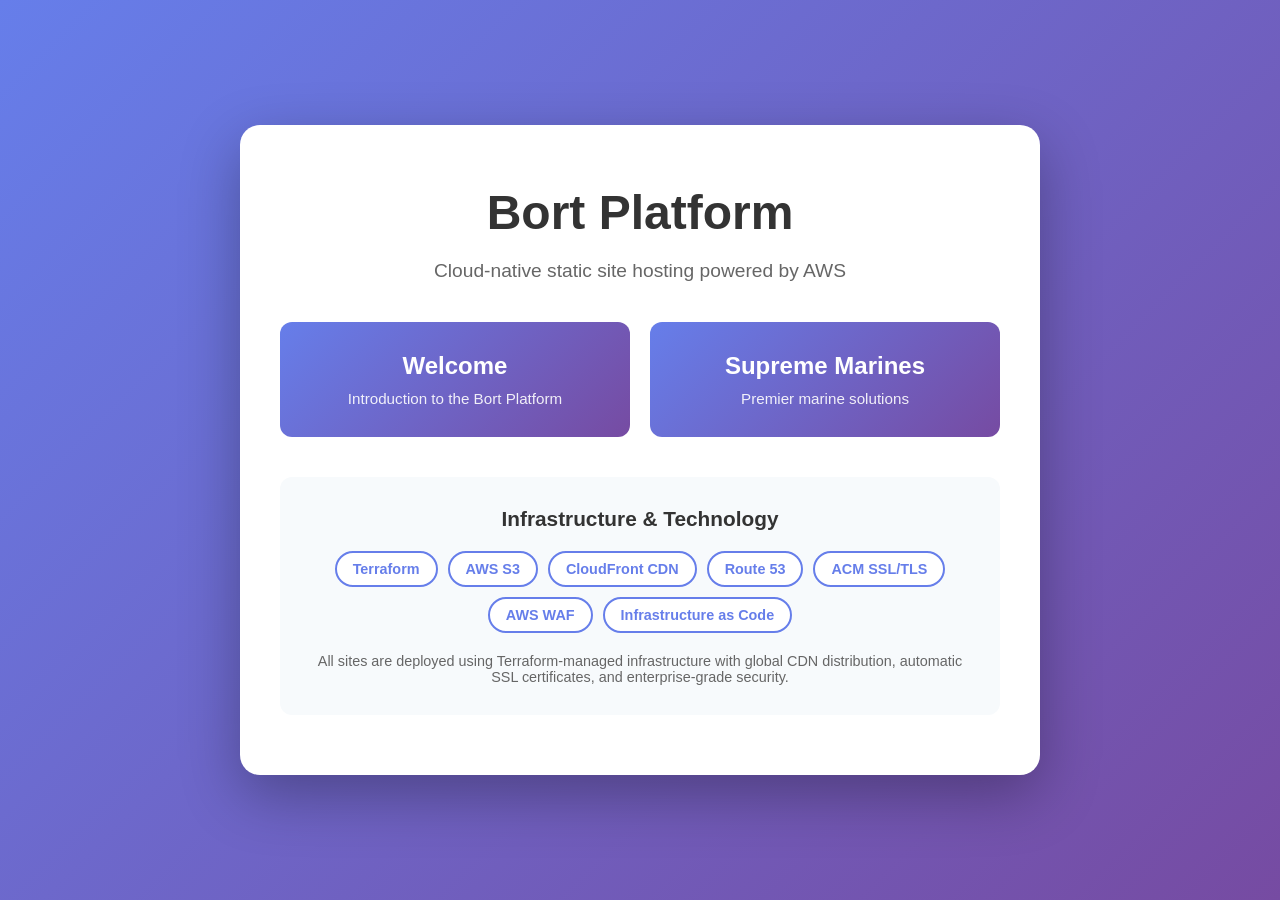
==== homepage/index.html @ 78b043ae "Add HTML homepage and configure CloudFront alias records for S3 buckets" ====
<!DOCTYPE html>
<html lang="en">
<head>
    <meta charset="UTF-8">
    <meta name="viewport" content="width=device-width, initial-scale=1.0">
    <title>Bort Platform - Welcome</title>
    <style>
        * {
            margin: 0;
            padding: 0;
            box-sizing: border-box;
        }
        
        body {
            font-family: 'Segoe UI', Tahoma, Geneva, Verdana, sans-serif;
            background: linear-gradient(135deg, #667eea 0%, #764ba2 100%);
            min-height: 100vh;
            display: flex;
            align-items: center;
            justify-content: center;
            padding: 20px;
        }
        
        .container {
            background: white;
            border-radius: 20px;
            box-shadow: 0 20px 60px rgba(0,0,0,0.3);
            max-width: 800px;
            width: 100%;
            padding: 60px 40px;
            text-align: center;
        }
        
        h1 {
            color: #333;
            font-size: 3rem;
            margin-bottom: 20px;
        }
        
        .subtitle {
            color: #666;
            font-size: 1.2rem;
            margin-bottom: 40px;
        }
        
        .apps {
            display: grid;
            grid-template-columns: repeat(auto-fit, minmax(250px, 1fr));
            gap: 20px;
            margin: 40px 0;
        }
        
        .app-card {
            background: linear-gradient(135deg, #667eea 0%, #764ba2 100%);
            border-radius: 12px;
            padding: 30px;
            text-decoration: none;
            color: white;
            transition: transform 0.3s ease, box-shadow 0.3s ease;
        }
        
        .app-card:hover {
            transform: translateY(-5px);
            box-shadow: 0 10px 30px rgba(102, 126, 234, 0.4);
        }
        
        .app-card h2 {
            font-size: 1.5rem;
            margin-bottom: 10px;
        }
        
        .app-card p {
            font-size: 0.95rem;
            opacity: 0.9;
        }
        
        .tech-stack {
            background: #f7fafc;
            border-radius: 12px;
            padding: 30px;
            margin-top: 40px;
        }
        
        .tech-stack h3 {
            color: #333;
            margin-bottom: 20px;
            font-size: 1.3rem;
        }
        
        .tech-list {
            display: flex;
            flex-wrap: wrap;
            gap: 10px;
            justify-content: center;
        }
        
        .tech-badge {
            background: white;
            border: 2px solid #667eea;
            color: #667eea;
            padding: 8px 16px;
            border-radius: 20px;
            font-size: 0.9rem;
            font-weight: 600;
        }
    </style>
</head>
<body>
    <div class="container">
        <h1>Bort Platform</h1>
        <p class="subtitle">Cloud-native static site hosting powered by AWS</p>
        
        <div class="apps">
            <a href="https://welcome.bortplatforms.com" class="app-card">
                <h2>Welcome</h2>
                <p>Introduction to the Bort Platform</p>
            </a>
            
            <a href="https://supreme-marines.bortplatforms.com" class="app-card">
                <h2>Supreme Marines</h2>
                <p>Premier marine solutions</p>
            </a>
        </div>
        
        <div class="tech-stack">
            <h3>Infrastructure & Technology</h3>
            <div class="tech-list">
                <span class="tech-badge">Terraform</span>
                <span class="tech-badge">AWS S3</span>
                <span class="tech-badge">CloudFront CDN</span>
                <span class="tech-badge">Route 53</span>
                <span class="tech-badge">ACM SSL/TLS</span>
                <span class="tech-badge">AWS WAF</span>
                <span class="tech-badge">Infrastructure as Code</span>
            </div>
            <p style="margin-top: 20px; color: #666; font-size: 0.9rem;">
                All sites are deployed using Terraform-managed infrastructure with global CDN distribution,
                automatic SSL certificates, and enterprise-grade security.
            </p>
        </div>
    </div>
</body>
</html>
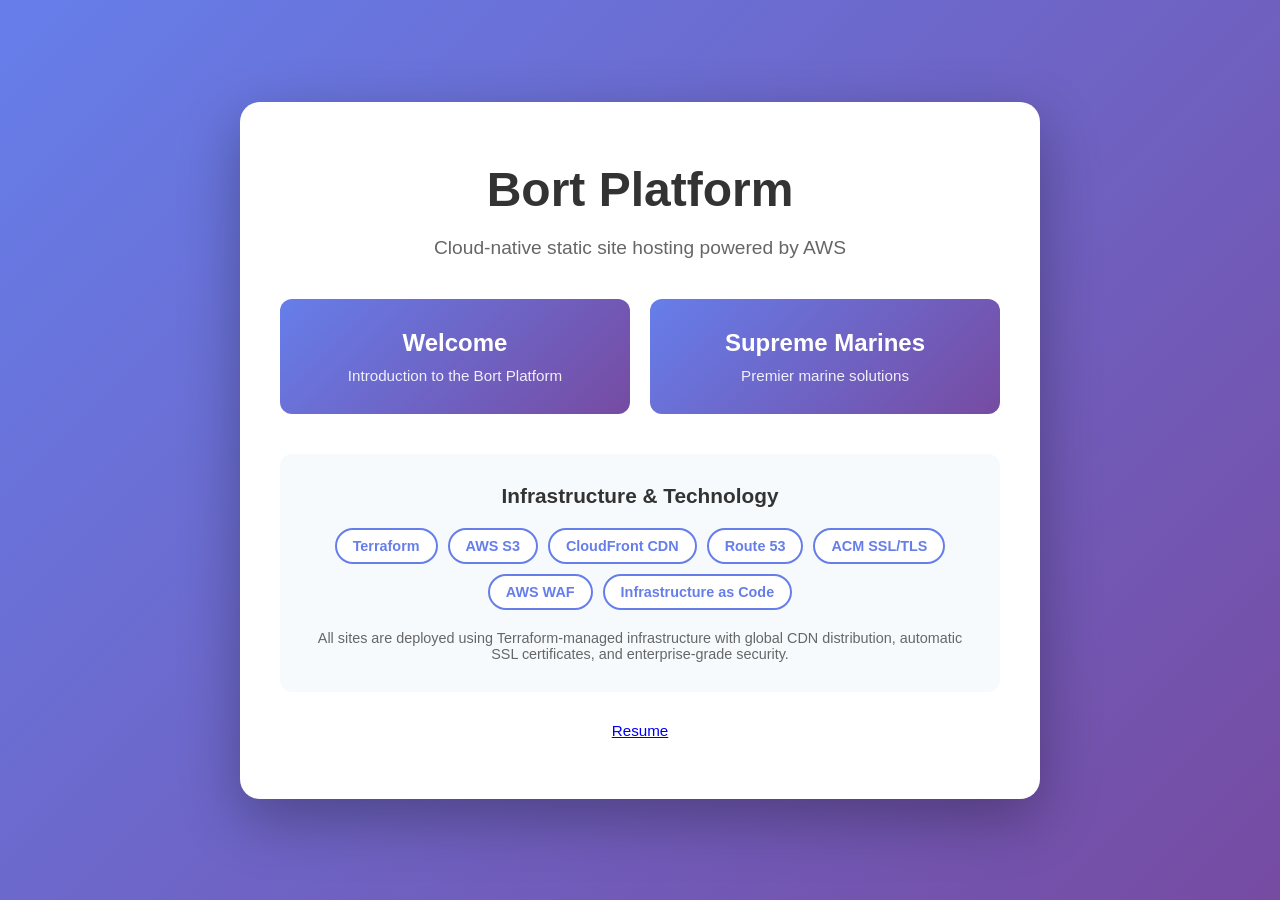
==== commit d88eb766: "Add link to resume in homepage" ====
--- a/homepage/index.html
+++ b/homepage/index.html
@@ -138,6 +138,10 @@
                 automatic SSL certificates, and enterprise-grade security.
             </p>
         </div>
+        
+        <p style="margin-top: 30px; font-size: 0.95rem;">
+            <a href="/resume.pdf">Resume</a>
+        </p>
     </div>
 </body>
 </html>
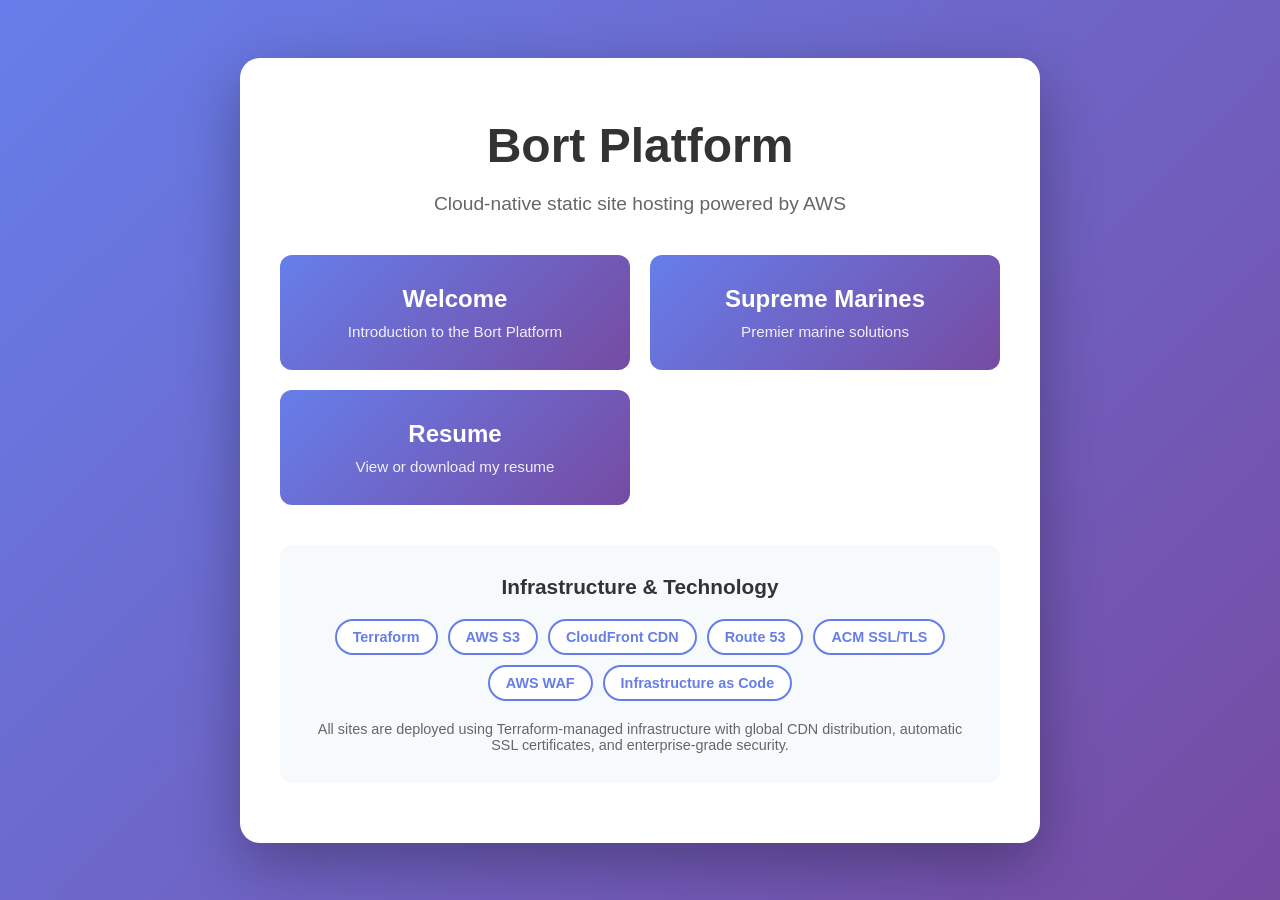
==== commit 767484b3: "Add resume link as a card in homepage and remove old resume link" ====
--- a/homepage/index.html
+++ b/homepage/index.html
@@ -120,6 +120,11 @@
                 <h2>Supreme Marines</h2>
                 <p>Premier marine solutions</p>
             </a>
+            
+            <a href="/resume.pdf" class="app-card">
+                <h2>Resume</h2>
+                <p>View or download my resume</p>
+            </a>
         </div>
         
         <div class="tech-stack">
@@ -138,10 +143,6 @@
                 automatic SSL certificates, and enterprise-grade security.
             </p>
         </div>
-        
-        <p style="margin-top: 30px; font-size: 0.95rem;">
-            <a href="/resume.pdf">Resume</a>
-        </p>
     </div>
 </body>
 </html>
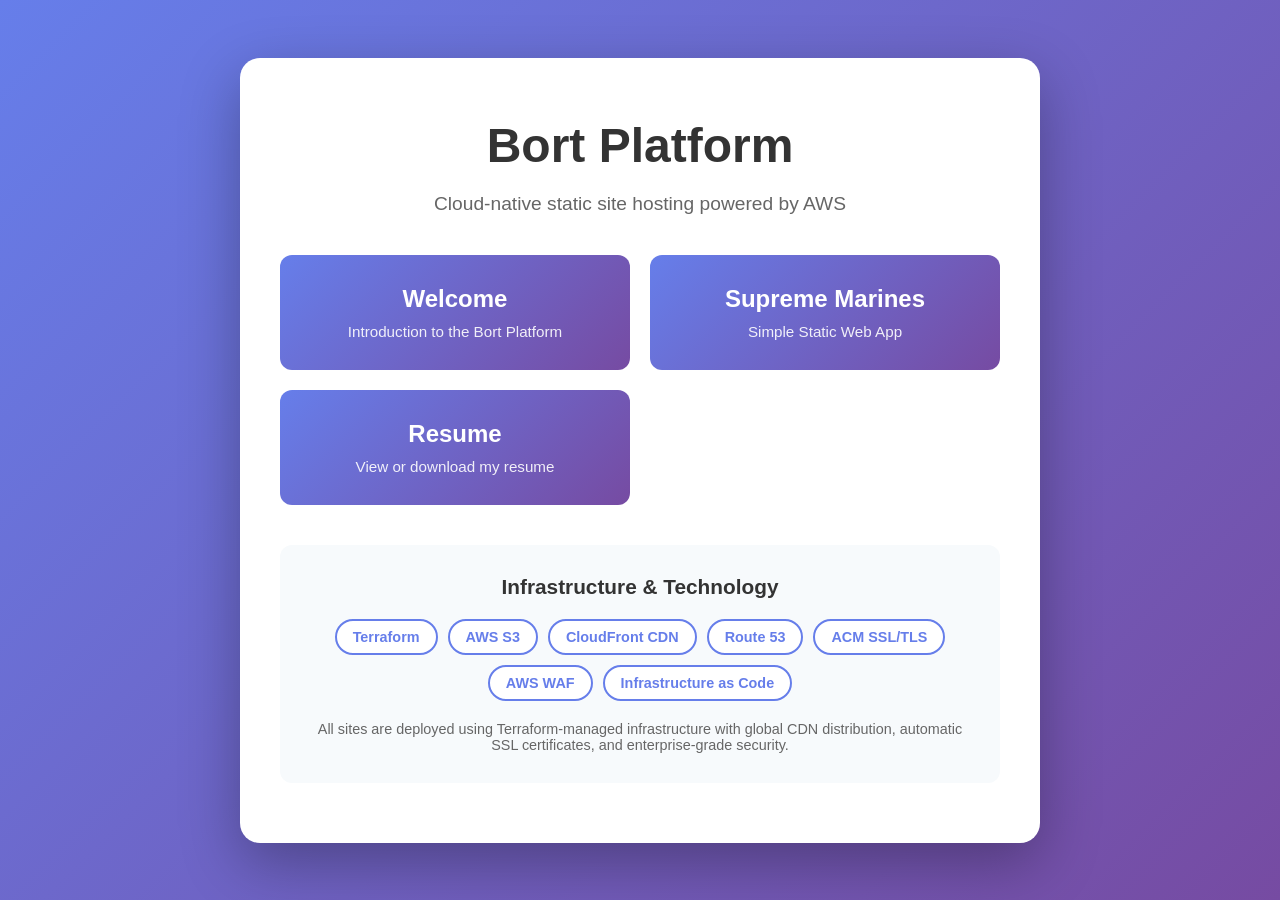
==== commit 86ca2561: "Update app card description and fix formatting in homepage" ====
--- a/homepage/index.html
+++ b/homepage/index.html
@@ -118,9 +118,9 @@
             
             <a href="https://supreme-marines.bortplatforms.com" class="app-card">
                 <h2>Supreme Marines</h2>
-                <p>Premier marine solutions</p>
+                <p>Simple Static Web App</p>
             </a>
-            
+
             <a href="/resume.pdf" class="app-card">
                 <h2>Resume</h2>
                 <p>View or download my resume</p>
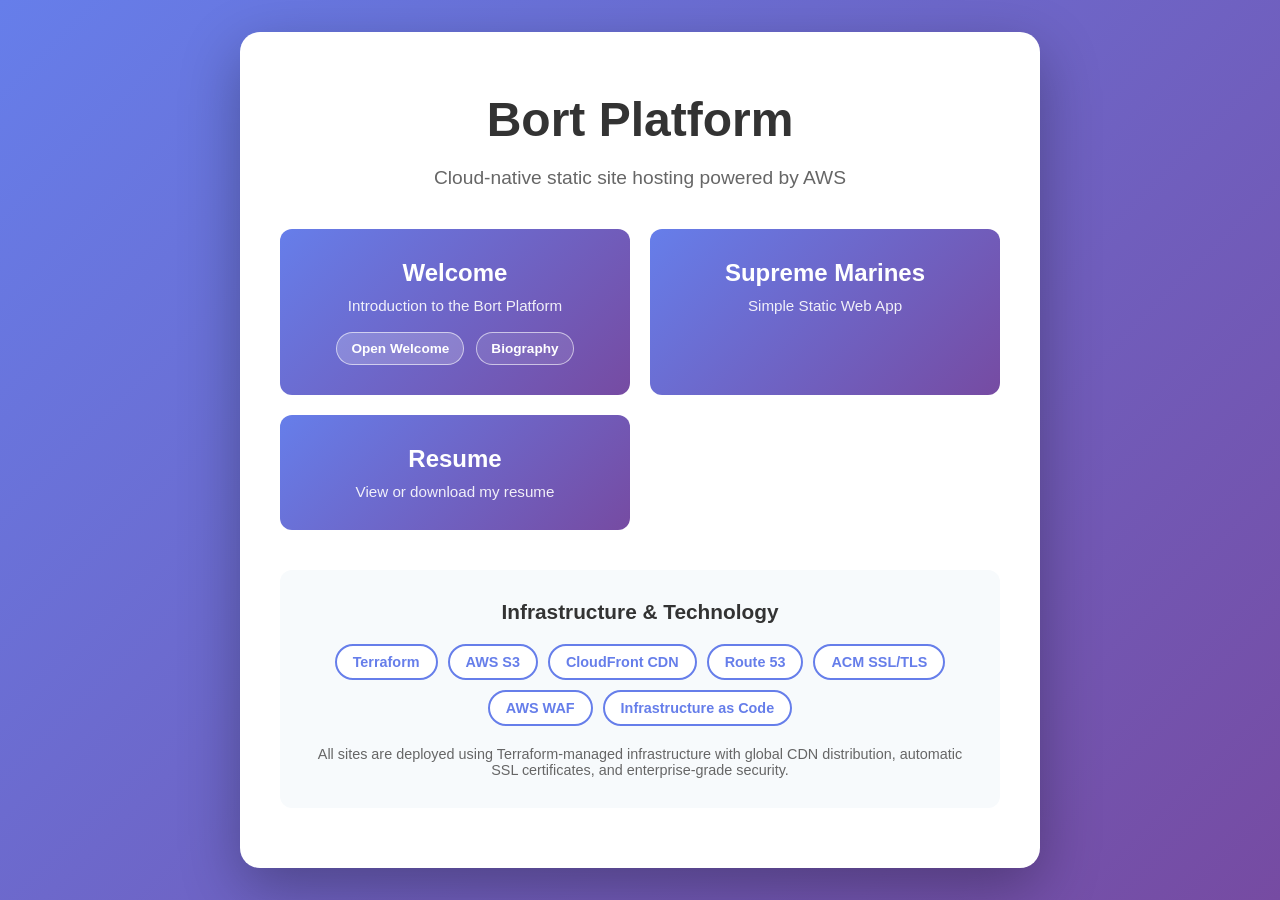
==== commit a8fc7e9a: "homepage updates" ====
--- a/homepage/index.html
+++ b/homepage/index.html
@@ -4,104 +4,21 @@
     <meta charset="UTF-8">
     <meta name="viewport" content="width=device-width, initial-scale=1.0">
     <title>Bort Platform - Welcome</title>
+    <link rel="stylesheet" href="styles.css">
     <style>
-        * {
-            margin: 0;
-            padding: 0;
-            box-sizing: border-box;
-        }
-        
-        body {
-            font-family: 'Segoe UI', Tahoma, Geneva, Verdana, sans-serif;
-            background: linear-gradient(135deg, #667eea 0%, #764ba2 100%);
-            min-height: 100vh;
-            display: flex;
-            align-items: center;
-            justify-content: center;
-            padding: 20px;
-        }
-        
         .container {
-            background: white;
-            border-radius: 20px;
-            box-shadow: 0 20px 60px rgba(0,0,0,0.3);
             max-width: 800px;
-            width: 100%;
             padding: 60px 40px;
             text-align: center;
         }
-        
+
         h1 {
-            color: #333;
             font-size: 3rem;
-            margin-bottom: 20px;
         }
-        
+
         .subtitle {
-            color: #666;
             font-size: 1.2rem;
             margin-bottom: 40px;
-        }
-        
-        .apps {
-            display: grid;
-            grid-template-columns: repeat(auto-fit, minmax(250px, 1fr));
-            gap: 20px;
-            margin: 40px 0;
-        }
-        
-        .app-card {
-            background: linear-gradient(135deg, #667eea 0%, #764ba2 100%);
-            border-radius: 12px;
-            padding: 30px;
-            text-decoration: none;
-            color: white;
-            transition: transform 0.3s ease, box-shadow 0.3s ease;
-        }
-        
-        .app-card:hover {
-            transform: translateY(-5px);
-            box-shadow: 0 10px 30px rgba(102, 126, 234, 0.4);
-        }
-        
-        .app-card h2 {
-            font-size: 1.5rem;
-            margin-bottom: 10px;
-        }
-        
-        .app-card p {
-            font-size: 0.95rem;
-            opacity: 0.9;
-        }
-        
-        .tech-stack {
-            background: #f7fafc;
-            border-radius: 12px;
-            padding: 30px;
-            margin-top: 40px;
-        }
-        
-        .tech-stack h3 {
-            color: #333;
-            margin-bottom: 20px;
-            font-size: 1.3rem;
-        }
-        
-        .tech-list {
-            display: flex;
-            flex-wrap: wrap;
-            gap: 10px;
-            justify-content: center;
-        }
-        
-        .tech-badge {
-            background: white;
-            border: 2px solid #667eea;
-            color: #667eea;
-            padding: 8px 16px;
-            border-radius: 20px;
-            font-size: 0.9rem;
-            font-weight: 600;
         }
     </style>
 </head>
@@ -111,10 +28,14 @@
         <p class="subtitle">Cloud-native static site hosting powered by AWS</p>
         
         <div class="apps">
-            <a href="https://welcome.bortplatforms.com" class="app-card">
+            <div class="app-card">
                 <h2>Welcome</h2>
                 <p>Introduction to the Bort Platform</p>
-            </a>
+                <div class="card-actions">
+                    <a href="https://welcome.bortplatforms.com" class="card-button">Open Welcome</a>
+                    <a href="/biography.html" class="card-button card-button-secondary">Biography</a>
+                </div>
+            </div>
             
             <a href="https://supreme-marines.bortplatforms.com" class="app-card">
                 <h2>Supreme Marines</h2>
--- a/homepage/styles.css
+++ b/homepage/styles.css
@@ -0,0 +1,240 @@
+* {
+    margin: 0;
+    padding: 0;
+    box-sizing: border-box;
+}
+
+body {
+    font-family: 'Segoe UI', Tahoma, Geneva, Verdana, sans-serif;
+    background: linear-gradient(135deg, #667eea 0%, #764ba2 100%);
+    min-height: 100vh;
+    display: flex;
+    align-items: center;
+    justify-content: center;
+    padding: 20px;
+}
+
+.container {
+    background: white;
+    border-radius: 20px;
+    box-shadow: 0 20px 60px rgba(0,0,0,0.3);
+    width: 100%;
+}
+
+h1 {
+    color: #333;
+    margin-bottom: 20px;
+}
+
+.subtitle {
+    color: #666;
+}
+
+.apps {
+    display: grid;
+    grid-template-columns: repeat(auto-fit, minmax(250px, 1fr));
+    gap: 20px;
+    margin: 40px 0;
+}
+
+.app-card {
+    background: linear-gradient(135deg, #667eea 0%, #764ba2 100%);
+    border-radius: 12px;
+    padding: 30px;
+    text-decoration: none;
+    color: white;
+    transition: transform 0.3s ease, box-shadow 0.3s ease;
+    display: block;
+}
+
+.app-card:hover {
+    transform: translateY(-5px);
+    box-shadow: 0 10px 30px rgba(102, 126, 234, 0.4);
+}
+
+.app-card h2 {
+    font-size: 1.5rem;
+    margin-bottom: 10px;
+}
+
+.app-card p {
+    font-size: 0.95rem;
+    opacity: 0.9;
+}
+
+.card-actions {
+    display: flex;
+    gap: 12px;
+    justify-content: center;
+    margin-top: 18px;
+    flex-wrap: wrap;
+}
+
+.card-button {
+    background: rgba(255, 255, 255, 0.2);
+    border: 1px solid rgba(255, 255, 255, 0.6);
+    color: white;
+    text-decoration: none;
+    padding: 8px 14px;
+    border-radius: 999px;
+    font-size: 0.85rem;
+    font-weight: 600;
+    transition: background 0.2s ease, border-color 0.2s ease, transform 0.2s ease;
+}
+
+.card-button:hover {
+    background: rgba(255, 255, 255, 0.35);
+    border-color: rgba(255, 255, 255, 0.9);
+    transform: translateY(-1px);
+}
+
+.card-button-secondary {
+    background: rgba(255, 255, 255, 0.1);
+}
+
+.tech-stack {
+    background: #f7fafc;
+    border-radius: 12px;
+    padding: 30px;
+    margin-top: 40px;
+}
+
+.tech-stack h3 {
+    color: #333;
+    margin-bottom: 20px;
+    font-size: 1.3rem;
+}
+
+.tech-list {
+    display: flex;
+    flex-wrap: wrap;
+    gap: 10px;
+    justify-content: center;
+}
+
+.tech-badge {
+    background: white;
+    border: 2px solid #667eea;
+    color: #667eea;
+    padding: 8px 16px;
+    border-radius: 20px;
+    font-size: 0.9rem;
+    font-weight: 600;
+}
+
+.header {
+    text-align: center;
+    margin-bottom: 40px;
+}
+
+.profile {
+    display: grid;
+    grid-template-columns: 220px 1fr;
+    gap: 30px;
+    align-items: center;
+    margin-bottom: 40px;
+}
+
+.profile img {
+    width: 220px;
+    height: 220px;
+    object-fit: cover;
+    border-radius: 18px;
+    background: #f7fafc;
+    border: 2px solid #e6e9f2;
+}
+
+.summary {
+    color: #444;
+    line-height: 1.7;
+    font-size: 1rem;
+}
+
+.section {
+    background: #f7fafc;
+    border-radius: 14px;
+    padding: 24px;
+    margin-bottom: 20px;
+}
+
+.section h2 {
+    color: #333;
+    font-size: 1.3rem;
+    margin-bottom: 14px;
+}
+
+.chip-list {
+    display: flex;
+    flex-wrap: wrap;
+    gap: 10px;
+}
+
+.chip {
+    background: white;
+    border: 2px solid #667eea;
+    color: #667eea;
+    padding: 8px 14px;
+    border-radius: 999px;
+    font-size: 0.85rem;
+    font-weight: 600;
+}
+
+.actions {
+    display: flex;
+    flex-wrap: wrap;
+    gap: 12px;
+    margin-top: 18px;
+}
+
+.button {
+    background: #667eea;
+    color: white;
+    text-decoration: none;
+    padding: 10px 18px;
+    border-radius: 999px;
+    font-size: 0.9rem;
+    font-weight: 600;
+    transition: transform 0.2s ease, box-shadow 0.2s ease;
+    display: inline-block;
+}
+
+.button:hover {
+    transform: translateY(-2px);
+    box-shadow: 0 10px 20px rgba(102, 126, 234, 0.3);
+}
+
+.button.secondary {
+    background: #764ba2;
+}
+
+.bullet-list {
+    margin-left: 18px;
+    color: #555;
+    line-height: 1.6;
+}
+
+.footnote {
+    text-align: center;
+    color: #777;
+    font-size: 0.9rem;
+    margin-top: 30px;
+}
+
+@media (max-width: 720px) {
+    .container {
+        padding: 40px 24px;
+    }
+
+    .profile {
+        grid-template-columns: 1fr;
+        text-align: center;
+    }
+
+    .profile img {
+        margin: 0 auto;
+    }
+
+    .actions {
+        justify-content: center;
+    }
+}
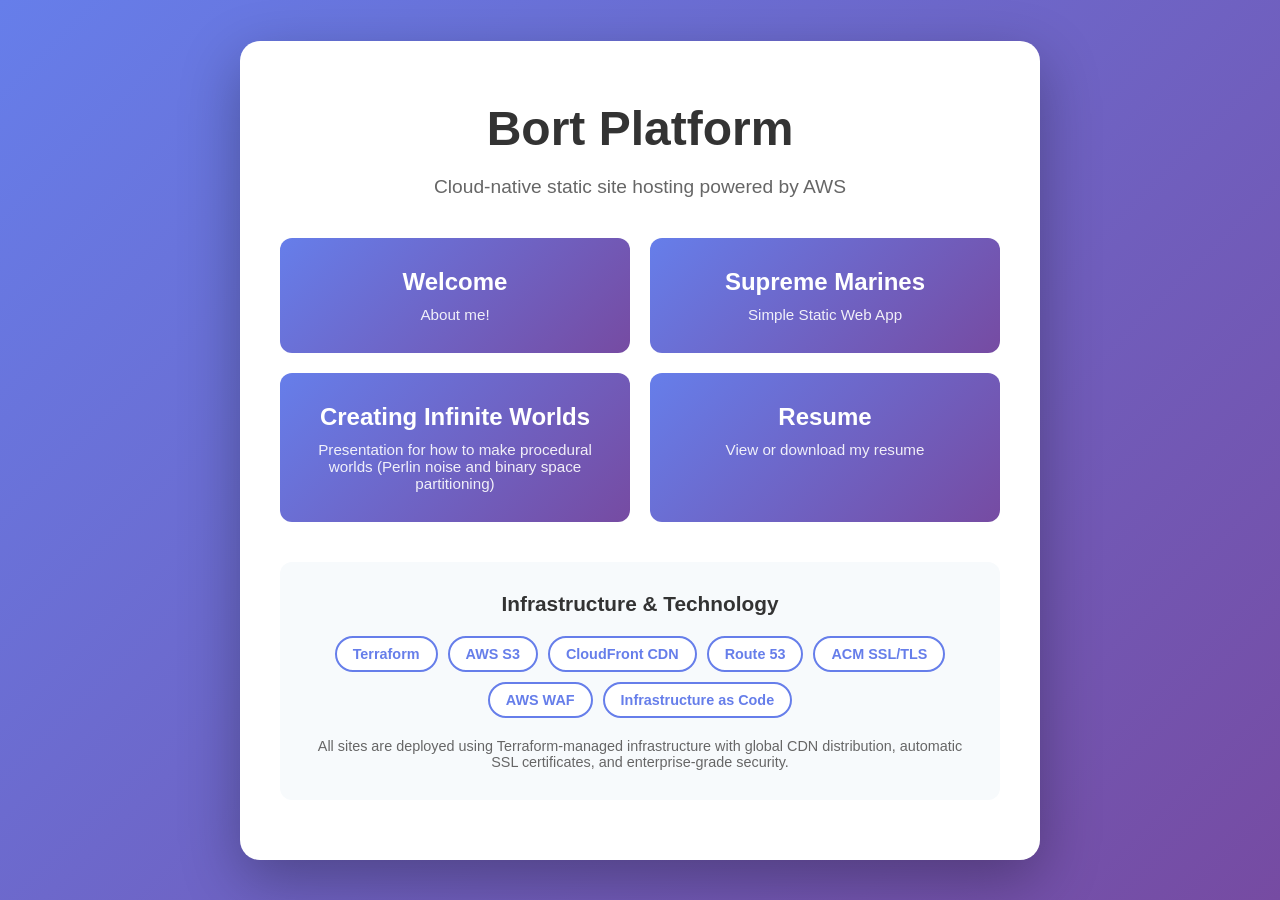
==== commit 7072d9da: "Adding bio" ====
--- a/homepage/index.html
+++ b/homepage/index.html
@@ -27,19 +27,20 @@
         <h1>Bort Platform</h1>
         <p class="subtitle">Cloud-native static site hosting powered by AWS</p>
         
-        <div class="apps">
-            <div class="app-card">
+        <div class="apps">            
+            <a href="biography.html" class="app-card">
                 <h2>Welcome</h2>
-                <p>Introduction to the Bort Platform</p>
-                <div class="card-actions">
-                    <a href="https://welcome.bortplatforms.com" class="card-button">Open Welcome</a>
-                    <a href="/biography.html" class="card-button card-button-secondary">Biography</a>
-                </div>
-            </div>
-            
+                <p>About me!</p>
+            </a>
+
             <a href="https://supreme-marines.bortplatforms.com" class="app-card">
                 <h2>Supreme Marines</h2>
                 <p>Simple Static Web App</p>
+            </a>
+
+            <a href="/CreatingInfiniteWorlds.pptx" class="app-card">
+                <h2>Creating Infinite Worlds</h2>
+                <p>Presentation for how to make procedural worlds (Perlin noise and binary space partitioning)</p>
             </a>
 
             <a href="/resume.pdf" class="app-card">
